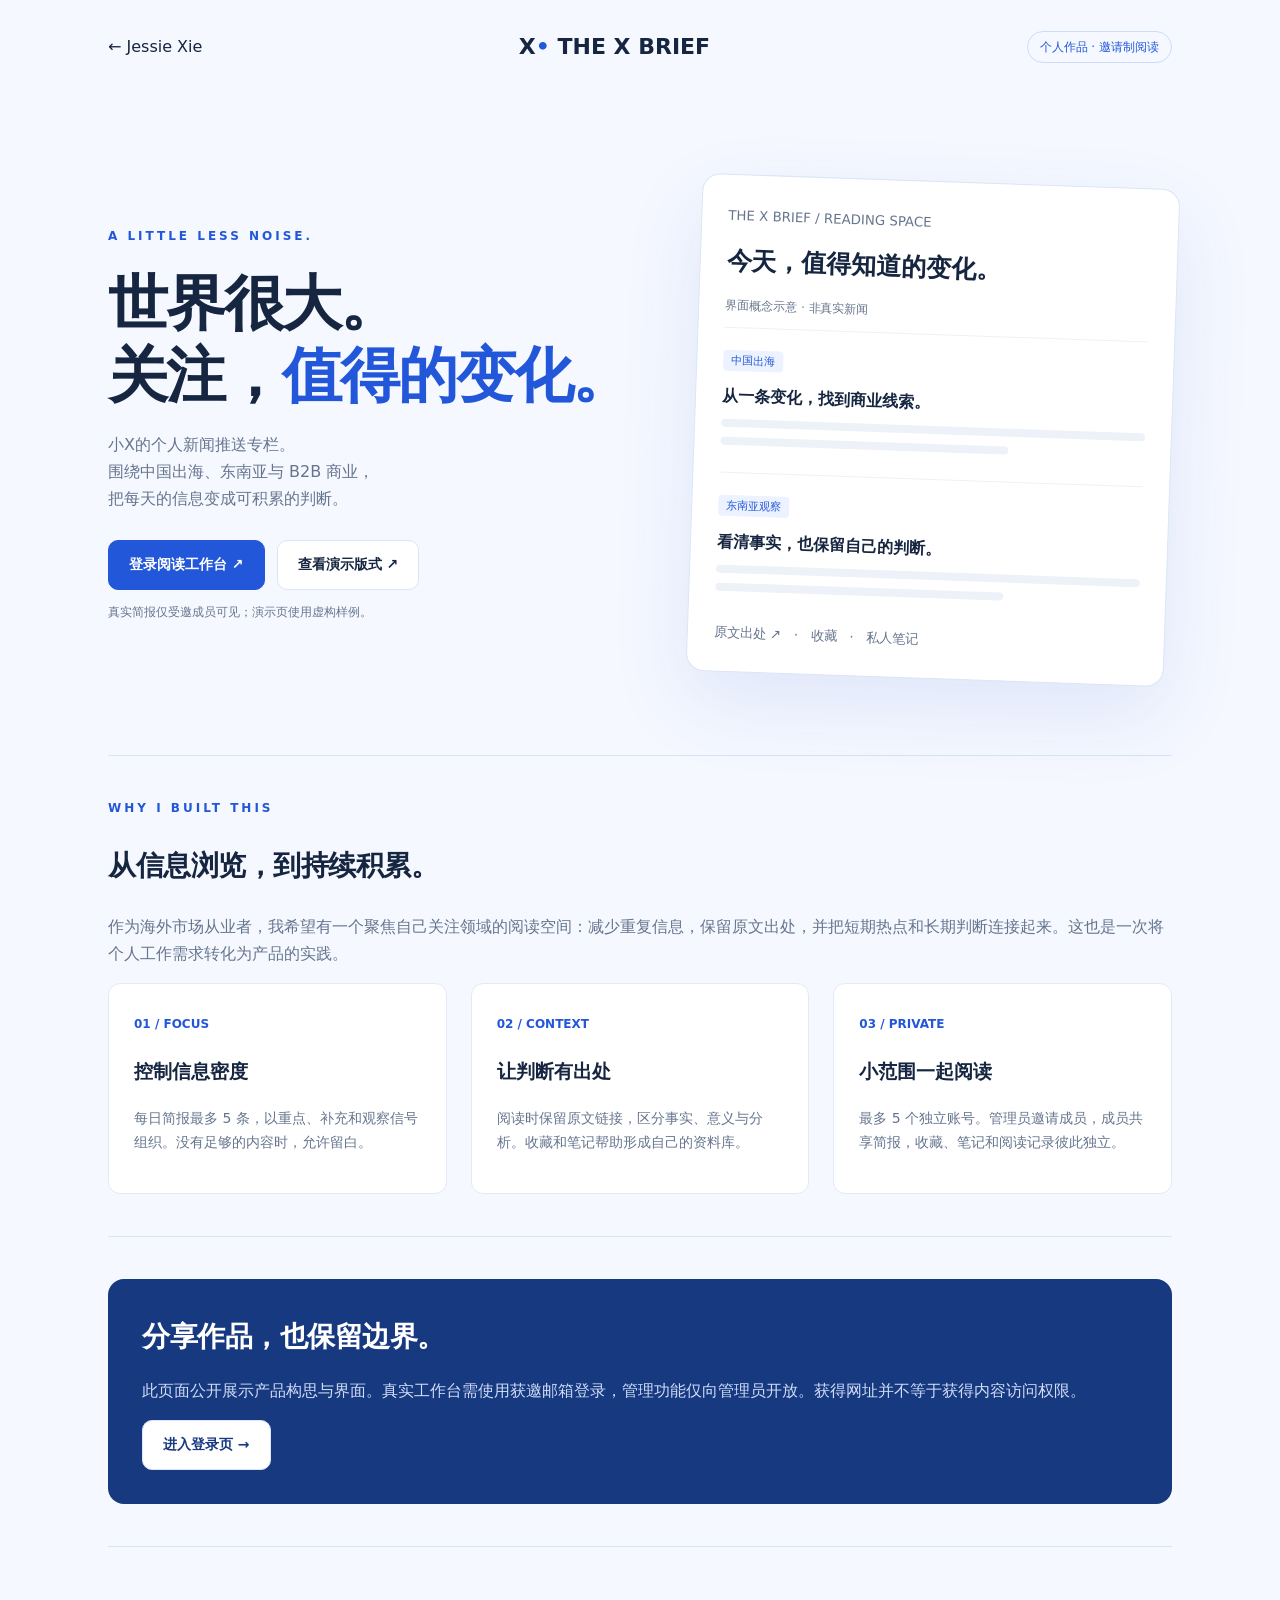
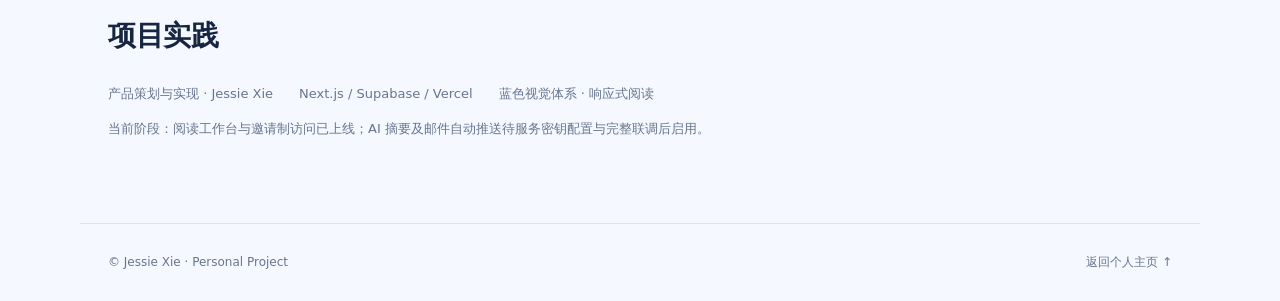
==== xiao-x-news/index.html @ d63a7c95 "Add The X Brief portfolio project and private workspace links" ====
<!doctype html><html lang="zh-CN"><head><meta charset="utf-8"><meta name="viewport" content="width=device-width,initial-scale=1"><title>小X的新闻专栏 | Jessie Xie 的个人作品</title><meta name="description" content="一个关注中国出海、东南亚与商业变化的邀请制新闻阅读工作台。Jessie Xie 的个人产品实践。"><style>
:root{--blue:#2357da;--ink:#162641;--muted:#66758e}*{box-sizing:border-box}body{margin:0;background:#f5f8ff;color:var(--ink);font-family:system-ui,-apple-system,'PingFang SC',sans-serif;line-height:1.7}a{color:inherit;text-decoration:none}header,main,footer{max-width:1120px;margin:auto;padding:28px}header{display:flex;justify-content:space-between;align-items:center}.logo{font-size:22px;font-weight:800}.logo b{color:var(--blue)}.pill{font-size:12px;color:var(--blue);border:1px solid #cedbfc;padding:5px 12px;border-radius:30px}.hero{display:grid;grid-template-columns:1.1fr 1fr;gap:60px;padding:60px 0 76px;align-items:center}.eyebrow{color:var(--blue);font-size:12px;letter-spacing:3px;font-weight:700}h1{font-size:clamp(36px,5vw,60px);line-height:1.2;letter-spacing:-2px;margin:20px 0}h1 span{color:var(--blue)}p{color:var(--muted)}.actions{display:flex;gap:12px;flex-wrap:wrap;margin-top:28px}.btn{padding:12px 20px;border-radius:10px;background:white;border:1px solid #dce5f7;font-size:14px;font-weight:600}.primary{background:var(--blue);color:white;border-color:var(--blue)}.mock{background:white;border:1px solid #dce5f7;border-radius:18px;padding:26px;box-shadow:0 30px 80px #214fc31a;transform:rotate(2deg)}.mock small{color:var(--muted)}.mock h2{font-size:25px;margin:12px 0}.mockline{height:8px;background:#edf1f8;border-radius:6px;margin:10px 0}.mockline.short{width:68%}.mockcard{padding:17px 0;border-top:1px solid #edf1f8}.mockcard span{font-size:11px;background:#ecf2ff;color:var(--blue);padding:4px 8px;border-radius:4px}.mockcard h3{font-size:16px;margin:10px 0}.section{border-top:1px solid #dae3f4;padding:42px 0}.section h2{font-size:28px;letter-spacing:-.5px}.grid{display:grid;grid-template-columns:repeat(3,1fr);gap:24px}.feature{background:white;padding:25px;border-radius:12px;border:1px solid #e2e9f6}.feature b{color:var(--blue);font-size:12px}.feature h3{font-size:19px}.feature p{font-size:14px}.privacy{background:#173980;color:white;padding:34px;border-radius:16px}.privacy p{color:#d0ddf7}.privacy h2{margin:0}.meta{display:flex;gap:26px;flex-wrap:wrap;font-size:13px;color:var(--muted)}footer{display:flex;justify-content:space-between;font-size:12px;color:var(--muted);border-top:1px solid #dae3f4}@media(max-width:760px){.hero{grid-template-columns:1fr;gap:30px;padding:28px 0 46px}.grid{grid-template-columns:1fr}.mock{transform:none}header,main,footer{padding:20px}.pill{display:none}footer{display:block}}
</style></head><body><header><a href="../">← Jessie Xie</a><a class="logo" href="./">X<b>•</b> THE X BRIEF</a><span class="pill">个人作品 · 邀请制阅读</span></header><main><section class="hero"><div><div class="eyebrow">A LITTLE LESS NOISE.</div><h1>世界很大。<br>关注，<span>值得的变化。</span></h1><p>小X的个人新闻推送专栏。<br>围绕中国出海、东南亚与 B2B 商业，<br>把每天的信息变成可积累的判断。</p><div class="actions"><a class="btn primary" href="https://xiao-x-news.vercel.app/login">登录阅读工作台 ↗</a><a class="btn" href="https://xiao-x-news.vercel.app/preview">查看演示版式 ↗</a></div><p style="font-size:12px">真实简报仅受邀成员可见；演示页使用虚构样例。</p></div><div class="mock" aria-label="阅读工作台概念示意，非真实新闻"><small>THE X BRIEF / READING SPACE</small><h2>今天，值得知道的变化。</h2><p style="font-size:12px">界面概念示意 · 非真实新闻</p><div class="mockcard"><span>中国出海</span><h3>从一条变化，找到商业线索。</h3><div class="mockline"></div><div class="mockline short"></div></div><div class="mockcard"><span>东南亚观察</span><h3>看清事实，也保留自己的判断。</h3><div class="mockline"></div><div class="mockline short"></div></div><small>原文出处 ↗ &nbsp; · &nbsp; 收藏 &nbsp; · &nbsp; 私人笔记</small></div></section><section class="section"><div class="eyebrow">WHY I BUILT THIS</div><h2>从信息浏览，到持续积累。</h2><p>作为海外市场从业者，我希望有一个聚焦自己关注领域的阅读空间：减少重复信息，保留原文出处，并把短期热点和长期判断连接起来。这也是一次将个人工作需求转化为产品的实践。</p><div class="grid"><article class="feature"><b>01 / FOCUS</b><h3>控制信息密度</h3><p>每日简报最多 5 条，以重点、补充和观察信号组织。没有足够的内容时，允许留白。</p></article><article class="feature"><b>02 / CONTEXT</b><h3>让判断有出处</h3><p>阅读时保留原文链接，区分事实、意义与分析。收藏和笔记帮助形成自己的资料库。</p></article><article class="feature"><b>03 / PRIVATE</b><h3>小范围一起阅读</h3><p>最多 5 个独立账号。管理员邀请成员，成员共享简报，收藏、笔记和阅读记录彼此独立。</p></article></div></section><section class="section"><div class="privacy"><h2>分享作品，也保留边界。</h2><p>此页面公开展示产品构思与界面。真实工作台需使用获邀邮箱登录，管理功能仅向管理员开放。获得网址并不等于获得内容访问权限。</p><a class="btn" style="display:inline-block;color:#173980" href="https://xiao-x-news.vercel.app/login">进入登录页 →</a></div></section><section class="section"><h2>项目实践</h2><div class="meta"><span>产品策划与实现 · Jessie Xie</span><span>Next.js / Supabase / Vercel</span><span>蓝色视觉体系 · 响应式阅读</span></div><p style="font-size:13px">当前阶段：阅读工作台与邀请制访问已上线；AI 摘要及邮件自动推送待服务密钥配置与完整联调后启用。</p></section></main><footer><span>© Jessie Xie · Personal Project</span><a href="../">返回个人主页 ↑</a></footer></body></html>
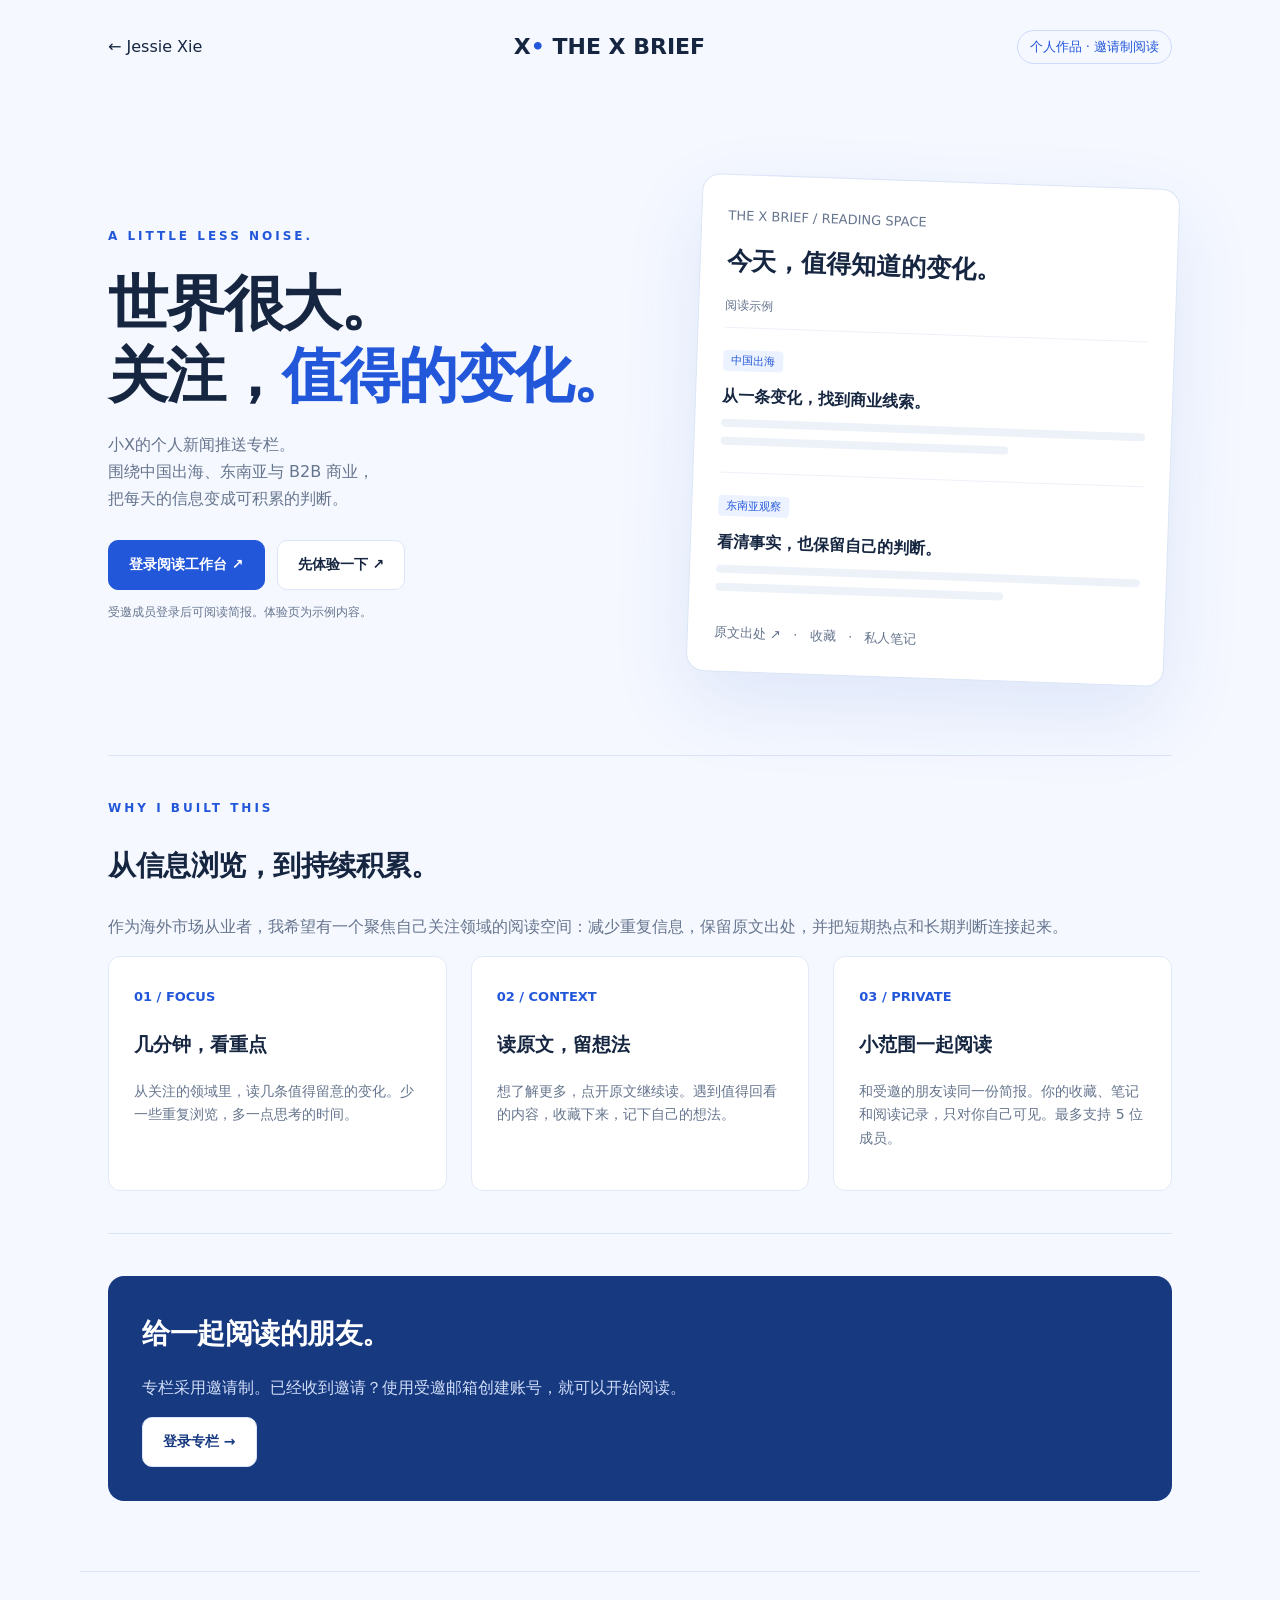
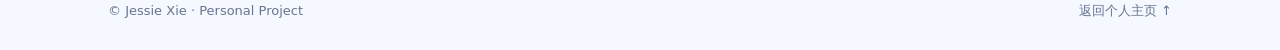
==== commit ff73f02a: "Make news portfolio copy reader focused" ====
--- a/xiao-x-news/index.html
+++ b/xiao-x-news/index.html
@@ -1,3 +1,3 @@
-<!doctype html><html lang="zh-CN"><head><meta charset="utf-8"><meta name="viewport" content="width=device-width,initial-scale=1"><title>小X的新闻专栏 | Jessie Xie 的个人作品</title><meta name="description" content="一个关注中国出海、东南亚与商业变化的邀请制新闻阅读工作台。Jessie Xie 的个人产品实践。"><style>
+<!doctype html><html lang="zh-CN"><head><meta charset="utf-8"><meta name="viewport" content="width=device-width,initial-scale=1"><title>小X的新闻专栏 | Jessie Xie 的个人作品</title><meta name="description" content="一个关注中国出海、东南亚与商业变化的邀请制新闻阅读工作台。少一点噪音，多一点值得读的内容。"><style>
 :root{--blue:#2357da;--ink:#162641;--muted:#66758e}*{box-sizing:border-box}body{margin:0;background:#f5f8ff;color:var(--ink);font-family:system-ui,-apple-system,'PingFang SC',sans-serif;line-height:1.7}a{color:inherit;text-decoration:none}header,main,footer{max-width:1120px;margin:auto;padding:28px}header{display:flex;justify-content:space-between;align-items:center}.logo{font-size:22px;font-weight:800}.logo b{color:var(--blue)}.pill{font-size:12px;color:var(--blue);border:1px solid #cedbfc;padding:5px 12px;border-radius:30px}.hero{display:grid;grid-template-columns:1.1fr 1fr;gap:60px;padding:60px 0 76px;align-items:center}.eyebrow{color:var(--blue);font-size:12px;letter-spacing:3px;font-weight:700}h1{font-size:clamp(36px,5vw,60px);line-height:1.2;letter-spacing:-2px;margin:20px 0}h1 span{color:var(--blue)}p{color:var(--muted)}.actions{display:flex;gap:12px;flex-wrap:wrap;margin-top:28px}.btn{padding:12px 20px;border-radius:10px;background:white;border:1px solid #dce5f7;font-size:14px;font-weight:600}.primary{background:var(--blue);color:white;border-color:var(--blue)}.mock{background:white;border:1px solid #dce5f7;border-radius:18px;padding:26px;box-shadow:0 30px 80px #214fc31a;transform:rotate(2deg)}.mock small{color:var(--muted)}.mock h2{font-size:25px;margin:12px 0}.mockline{height:8px;background:#edf1f8;border-radius:6px;margin:10px 0}.mockline.short{width:68%}.mockcard{padding:17px 0;border-top:1px solid #edf1f8}.mockcard span{font-size:11px;background:#ecf2ff;color:var(--blue);padding:4px 8px;border-radius:4px}.mockcard h3{font-size:16px;margin:10px 0}.section{border-top:1px solid #dae3f4;padding:42px 0}.section h2{font-size:28px;letter-spacing:-.5px}.grid{display:grid;grid-template-columns:repeat(3,1fr);gap:24px}.feature{background:white;padding:25px;border-radius:12px;border:1px solid #e2e9f6}.feature b{color:var(--blue);font-size:12px}.feature h3{font-size:19px}.feature p{font-size:14px}.privacy{background:#173980;color:white;padding:34px;border-radius:16px}.privacy p{color:#d0ddf7}.privacy h2{margin:0}.meta{display:flex;gap:26px;flex-wrap:wrap;font-size:13px;color:var(--muted)}footer{display:flex;justify-content:space-between;font-size:12px;color:var(--muted);border-top:1px solid #dae3f4}@media(max-width:760px){.hero{grid-template-columns:1fr;gap:30px;padding:28px 0 46px}.grid{grid-template-columns:1fr}.mock{transform:none}header,main,footer{padding:20px}.pill{display:none}footer{display:block}}
-</style></head><body><header><a href="../">← Jessie Xie</a><a class="logo" href="./">X<b>•</b> THE X BRIEF</a><span class="pill">个人作品 · 邀请制阅读</span></header><main><section class="hero"><div><div class="eyebrow">A LITTLE LESS NOISE.</div><h1>世界很大。<br>关注，<span>值得的变化。</span></h1><p>小X的个人新闻推送专栏。<br>围绕中国出海、东南亚与 B2B 商业，<br>把每天的信息变成可积累的判断。</p><div class="actions"><a class="btn primary" href="https://xiao-x-news.vercel.app/login">登录阅读工作台 ↗</a><a class="btn" href="https://xiao-x-news.vercel.app/preview">查看演示版式 ↗</a></div><p style="font-size:12px">真实简报仅受邀成员可见；演示页使用虚构样例。</p></div><div class="mock" aria-label="阅读工作台概念示意，非真实新闻"><small>THE X BRIEF / READING SPACE</small><h2>今天，值得知道的变化。</h2><p style="font-size:12px">界面概念示意 · 非真实新闻</p><div class="mockcard"><span>中国出海</span><h3>从一条变化，找到商业线索。</h3><div class="mockline"></div><div class="mockline short"></div></div><div class="mockcard"><span>东南亚观察</span><h3>看清事实，也保留自己的判断。</h3><div class="mockline"></div><div class="mockline short"></div></div><small>原文出处 ↗ &nbsp; · &nbsp; 收藏 &nbsp; · &nbsp; 私人笔记</small></div></section><section class="section"><div class="eyebrow">WHY I BUILT THIS</div><h2>从信息浏览，到持续积累。</h2><p>作为海外市场从业者，我希望有一个聚焦自己关注领域的阅读空间：减少重复信息，保留原文出处，并把短期热点和长期判断连接起来。这也是一次将个人工作需求转化为产品的实践。</p><div class="grid"><article class="feature"><b>01 / FOCUS</b><h3>控制信息密度</h3><p>每日简报最多 5 条，以重点、补充和观察信号组织。没有足够的内容时，允许留白。</p></article><article class="feature"><b>02 / CONTEXT</b><h3>让判断有出处</h3><p>阅读时保留原文链接，区分事实、意义与分析。收藏和笔记帮助形成自己的资料库。</p></article><article class="feature"><b>03 / PRIVATE</b><h3>小范围一起阅读</h3><p>最多 5 个独立账号。管理员邀请成员，成员共享简报，收藏、笔记和阅读记录彼此独立。</p></article></div></section><section class="section"><div class="privacy"><h2>分享作品，也保留边界。</h2><p>此页面公开展示产品构思与界面。真实工作台需使用获邀邮箱登录，管理功能仅向管理员开放。获得网址并不等于获得内容访问权限。</p><a class="btn" style="display:inline-block;color:#173980" href="https://xiao-x-news.vercel.app/login">进入登录页 →</a></div></section><section class="section"><h2>项目实践</h2><div class="meta"><span>产品策划与实现 · Jessie Xie</span><span>Next.js / Supabase / Vercel</span><span>蓝色视觉体系 · 响应式阅读</span></div><p style="font-size:13px">当前阶段：阅读工作台与邀请制访问已上线；AI 摘要及邮件自动推送待服务密钥配置与完整联调后启用。</p></section></main><footer><span>© Jessie Xie · Personal Project</span><a href="../">返回个人主页 ↑</a></footer></body></html>
+a:focus-visible{outline:3px solid #2357da;outline-offset:5px}.btn{display:inline-flex;align-items:center;min-height:44px}.mock small,.feature b,.pill,footer{font-size:13px}</style></head><body><header><a href="../">← Jessie Xie</a><a class="logo" href="./">X<b>•</b> THE X BRIEF</a><span class="pill">个人作品 · 邀请制阅读</span></header><main><section class="hero"><div><div class="eyebrow">A LITTLE LESS NOISE.</div><h1>世界很大。<br>关注，<span>值得的变化。</span></h1><p>小X的个人新闻推送专栏。<br>围绕中国出海、东南亚与 B2B 商业，<br>把每天的信息变成可积累的判断。</p><div class="actions"><a class="btn primary" href="https://xiao-x-news.vercel.app/login">登录阅读工作台 ↗</a><a class="btn" href="https://xiao-x-news.vercel.app/preview">先体验一下 ↗</a></div><p style="font-size:12px">受邀成员登录后可阅读简报。体验页为示例内容。</p></div><div class="mock" aria-label="阅读示例"><small>THE X BRIEF / READING SPACE</small><h2>今天，值得知道的变化。</h2><p style="font-size:12px">阅读示例</p><div class="mockcard"><span>中国出海</span><h3>从一条变化，找到商业线索。</h3><div class="mockline"></div><div class="mockline short"></div></div><div class="mockcard"><span>东南亚观察</span><h3>看清事实，也保留自己的判断。</h3><div class="mockline"></div><div class="mockline short"></div></div><small>原文出处 ↗ &nbsp; · &nbsp; 收藏 &nbsp; · &nbsp; 私人笔记</small></div></section><section class="section"><div class="eyebrow">WHY I BUILT THIS</div><h2>从信息浏览，到持续积累。</h2><p>作为海外市场从业者，我希望有一个聚焦自己关注领域的阅读空间：减少重复信息，保留原文出处，并把短期热点和长期判断连接起来。</p><div class="grid"><article class="feature"><b>01 / FOCUS</b><h3>几分钟，看重点</h3><p>从关注的领域里，读几条值得留意的变化。少一些重复浏览，多一点思考的时间。</p></article><article class="feature"><b>02 / CONTEXT</b><h3>读原文，留想法</h3><p>想了解更多，点开原文继续读。遇到值得回看的内容，收藏下来，记下自己的想法。</p></article><article class="feature"><b>03 / PRIVATE</b><h3>小范围一起阅读</h3><p>和受邀的朋友读同一份简报。你的收藏、笔记和阅读记录，只对你自己可见。最多支持 5 位成员。</p></article></div></section><section class="section"><div class="privacy"><h2>给一起阅读的朋友。</h2><p>专栏采用邀请制。已经收到邀请？使用受邀邮箱创建账号，就可以开始阅读。</p><a class="btn" style="display:inline-block;color:#173980" href="https://xiao-x-news.vercel.app/login">登录专栏 →</a></div></section></main><footer><span>© Jessie Xie · Personal Project</span><a href="../">返回个人主页 ↑</a></footer></body></html>
